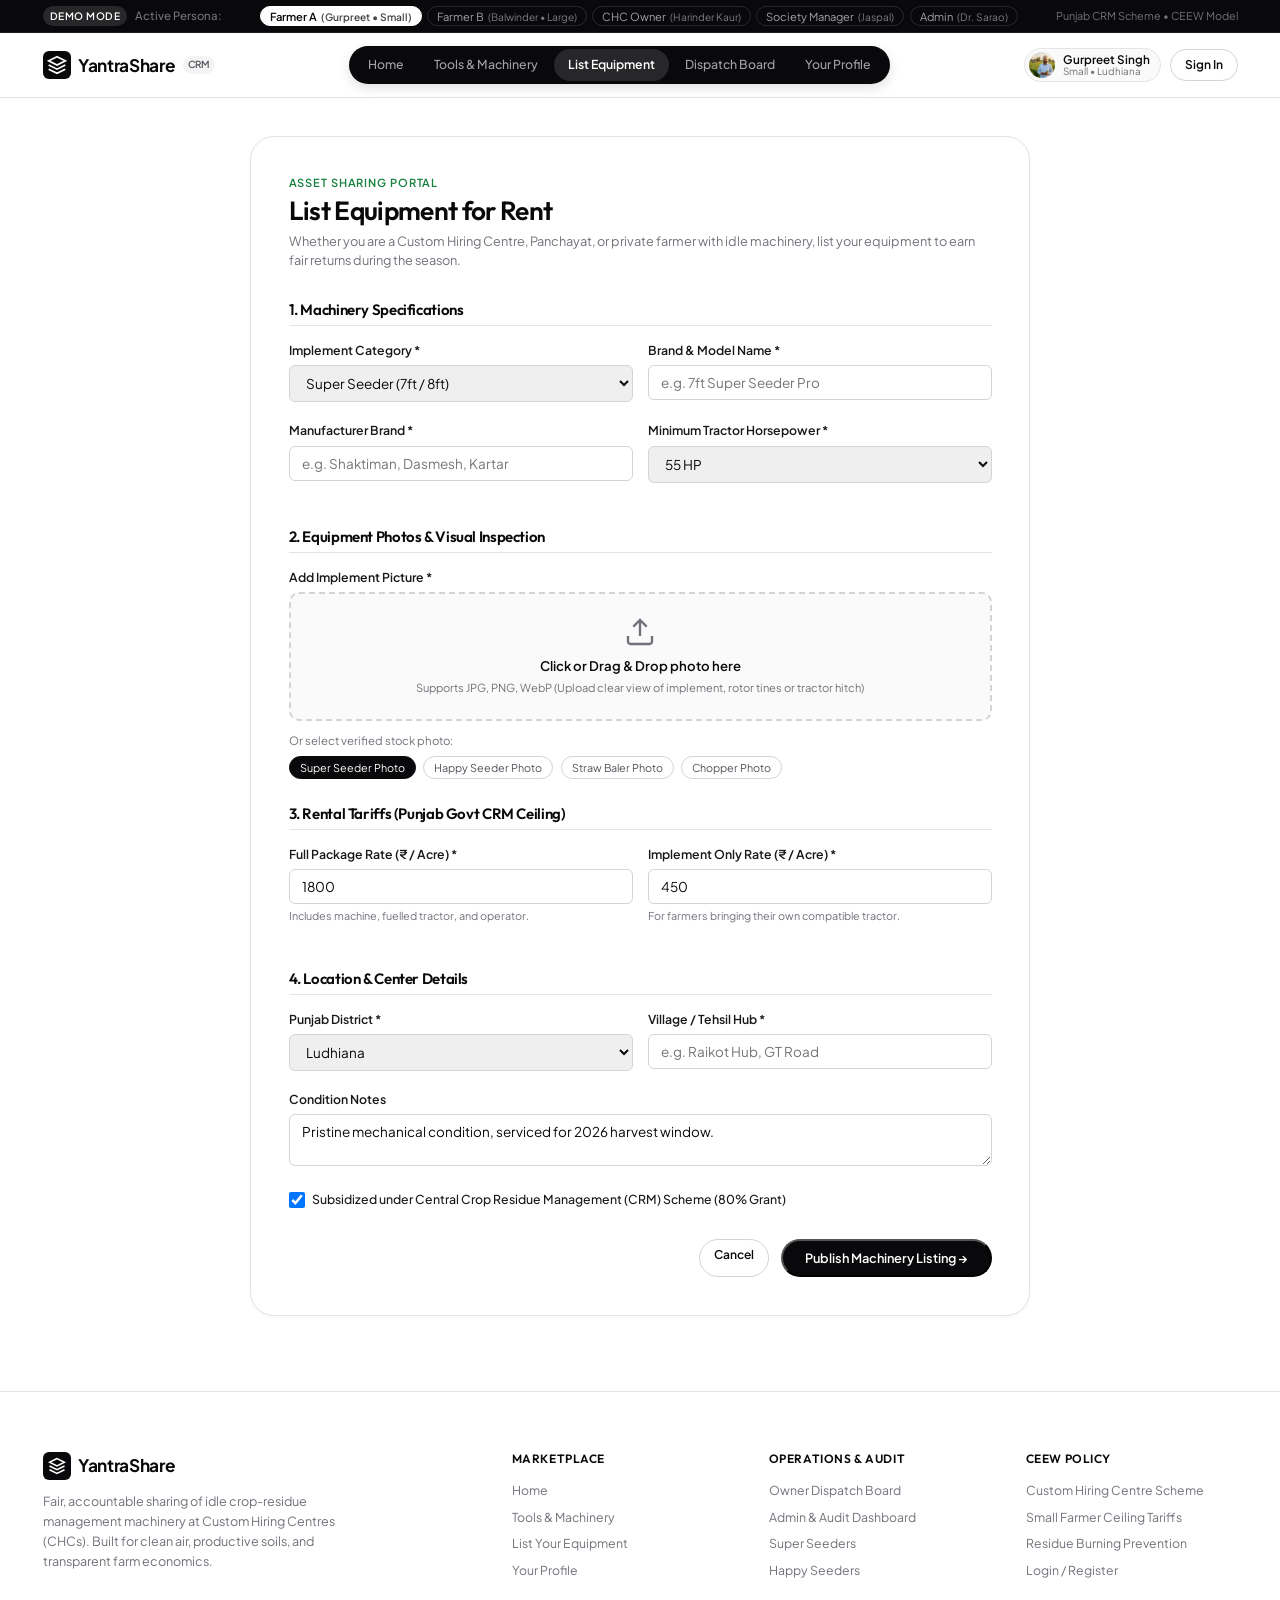
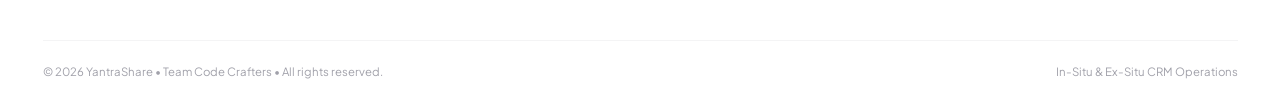
==== frontend/list-equipment.html @ d0a264e8 "feat: complete YantraShare frontend platform with Amazon-style machinery booking, dual listing, pict" ====
<!DOCTYPE html>
<html lang="en">
<head>
  <meta charset="UTF-8">
  <meta name="viewport" content="width=device-width, initial-scale=1.0">
  <title>List Equipment for Rent — YantraShare</title>
  <meta name="description" content="List your agricultural machinery or heavy tractors on YantraShare to earn fair rental income across Punjab.">
  <link rel="stylesheet" href="css/style.css">
</head>
<body>

  <!-- Dynamic Header Container -->
  <div id="site-header-container"></div>

  <main class="container">
    <div class="clean-form-container">
      <div style="margin-bottom: 2rem;">
        <span class="section-tag">Asset Sharing Portal</span>
        <h1 style="font-size: 1.75rem; color: #09090b;">List Equipment for Rent</h1>
        <p style="font-size: 0.85rem; color: #71717a; margin-top: 0.35rem;">
          Whether you are a Custom Hiring Centre, Panchayat, or private farmer with idle machinery, list your equipment to earn fair returns during the season.
        </p>
      </div>

      <form id="new-machine-form">
        <h4 style="font-size: 1rem; color: #09090b; margin-bottom: 1rem; padding-bottom: 0.4rem; border-bottom: 1px solid var(--gray-200);">1. Machinery Specifications</h4>
        
        <div class="form-grid-2">
          <div class="form-group-clean">
            <label>Implement Category *</label>
            <select class="input-clean" id="machine-category" required onchange="handleCategoryChange(this.value)">
              <option value="super_seeder">Super Seeder (7ft / 8ft)</option>
              <option value="happy_seeder">Turbo Happy Seeder</option>
              <option value="baler">Straw Baler & Rake</option>
              <option value="chopper">Paddy Straw Chopper / Mulcher</option>
              <option value="plough">Hydraulic Reversible MB Plough</option>
              <option value="tractor">Heavy Tractor (50+ HP)</option>
            </select>
          </div>

          <div class="form-group-clean">
            <label>Brand & Model Name *</label>
            <input type="text" class="input-clean" id="machine-name" placeholder="e.g. 7ft Super Seeder Pro" required>
          </div>
        </div>

        <div class="form-grid-2">
          <div class="form-group-clean">
            <label>Manufacturer Brand *</label>
            <input type="text" class="input-clean" id="machine-brand" placeholder="e.g. Shaktiman, Dasmesh, Kartar" required>
          </div>

          <div class="form-group-clean">
            <label>Minimum Tractor Horsepower *</label>
            <select class="input-clean" id="machine-hp" required>
              <option value="45">45 HP</option>
              <option value="50">50 HP</option>
              <option value="55" selected>55 HP</option>
              <option value="60">60 HP</option>
              <option value="65">65+ HP</option>
            </select>
          </div>
        </div>

        <h4 style="font-size: 1rem; color: #09090b; margin: 1.75rem 0 1rem; padding-bottom: 0.4rem; border-bottom: 1px solid var(--gray-200);">2. Equipment Photos & Visual Inspection</h4>

        <div class="form-group-clean">
          <label>Add Implement Picture *</label>
          <div style="border: 2px dashed var(--gray-300); border-radius: var(--radius-md); padding: 1.5rem; text-align: center; background: var(--gray-50); position: relative; transition: var(--transition);" id="drop-zone">
            <input type="file" id="machine-photo-input" accept="image/*" style="position: absolute; inset: 0; opacity: 0; cursor: pointer; width: 100%; height: 100%; z-index: 10;" onchange="handleImageUpload(event)">
            
            <div id="upload-placeholder">
              <svg width="32" height="32" viewBox="0 0 24 24" fill="none" stroke="#71717a" stroke-width="1.75" style="margin: 0 auto 0.5rem; display: block;">
                <path d="M21 15v4a2 2 0 0 1-2 2H5a2 2 0 0 1-2-2v-4"/>
                <polyline points="17 8 12 3 7 8"/>
                <line x1="12" y1="3" x2="12" y2="15"/>
              </svg>
              <div style="font-size: 0.88rem; font-weight: 600; color: #09090b;">Click or Drag & Drop photo here</div>
              <div style="font-size: 0.74rem; color: #71717a; margin-top: 0.2rem;">Supports JPG, PNG, WebP (Upload clear view of implement, rotor tines or tractor hitch)</div>
            </div>

            <!-- Live Image Preview Container -->
            <div id="upload-preview-container" style="display: none; align-items: center; justify-content: center; gap: 1rem; flex-wrap: wrap;">
              <img id="upload-preview-img" src="" alt="Uploaded Machine Preview" style="max-height: 180px; max-width: 260px; object-fit: cover; border-radius: var(--radius-sm); border: 1px solid var(--gray-300);">
              <div style="text-align: left;">
                <div style="font-weight: 600; font-size: 0.85rem; color: #09090b;" id="upload-filename">photo.jpg</div>
                <div style="font-size: 0.75rem; color: var(--brand-green); font-weight: 600; margin: 2px 0 8px;">✓ Picture Loaded Successfully</div>
                <button type="button" class="btn-signup-pill" style="padding: 4px 10px; font-size: 0.74rem; position: relative; z-index: 20;" onclick="removeUploadedImage(event)">Change Picture</button>
              </div>
            </div>
          </div>

          <!-- Quick Preset Selectors for Testing Convenience -->
          <div style="margin-top: 0.75rem; font-size: 0.76rem; color: #71717a;">
            <span>Or select verified stock photo:</span>
            <div style="display: flex; gap: 0.5rem; margin-top: 0.4rem; flex-wrap: wrap;">
              <button type="button" class="preset-photo-btn active" onclick="selectPresetPhoto('assets/images/super_seeder.jpg', this)">Super Seeder Photo</button>
              <button type="button" class="preset-photo-btn" onclick="selectPresetPhoto('assets/images/happy_seeder.jpg', this)">Happy Seeder Photo</button>
              <button type="button" class="preset-photo-btn" onclick="selectPresetPhoto('assets/images/baler.jpg', this)">Straw Baler Photo</button>
              <button type="button" class="preset-photo-btn" onclick="selectPresetPhoto('assets/images/hero.jpg', this)">Chopper Photo</button>
            </div>
          </div>
        </div>

        <h4 style="font-size: 1rem; color: #09090b; margin: 1.75rem 0 1rem; padding-bottom: 0.4rem; border-bottom: 1px solid var(--gray-200);">3. Rental Tariffs (Punjab Govt CRM Ceiling)</h4>

        <div class="form-grid-2">
          <div class="form-group-clean">
            <label>Full Package Rate (₹ / Acre) *</label>
            <input type="number" class="input-clean" id="machine-rate-pkg" value="1800" required>
            <div class="hint">Includes machine, fuelled tractor, and operator.</div>
          </div>

          <div class="form-group-clean">
            <label>Implement Only Rate (₹ / Acre) *</label>
            <input type="number" class="input-clean" id="machine-rate-only" value="450" required>
            <div class="hint">For farmers bringing their own compatible tractor.</div>
          </div>
        </div>

        <h4 style="font-size: 1rem; color: #09090b; margin: 1.75rem 0 1rem; padding-bottom: 0.4rem; border-bottom: 1px solid var(--gray-200);">4. Location & Center Details</h4>

        <div class="form-grid-2">
          <div class="form-group-clean">
            <label>Punjab District *</label>
            <select class="input-clean" id="machine-district" required>
              <option value="Ludhiana">Ludhiana</option>
              <option value="Patiala">Patiala</option>
              <option value="Sangrur">Sangrur</option>
              <option value="Bathinda">Bathinda</option>
            </select>
          </div>

          <div class="form-group-clean">
            <label>Village / Tehsil Hub *</label>
            <input type="text" class="input-clean" id="machine-location" placeholder="e.g. Raikot Hub, GT Road" required>
          </div>
        </div>

        <div class="form-group-clean">
          <label>Condition Notes</label>
          <textarea class="input-clean" id="machine-desc" rows="2" placeholder="e.g. Sharp boron steel blades, verified gearbox oil, fully balanced rotor.">Pristine mechanical condition, serviced for 2026 harvest window.</textarea>
        </div>

        <div class="form-group-clean">
          <label style="display: flex; align-items: center; gap: 0.5rem; font-weight: 500; cursor: pointer;">
            <input type="checkbox" id="machine-subsidized" checked style="width: 16px; height: 16px;">
            <span>Subsidized under Central Crop Residue Management (CRM) Scheme (80% Grant)</span>
          </label>
        </div>

        <div style="display: flex; gap: 0.75rem; justify-content: flex-end; margin-top: 2rem;">
          <a href="tools.html" class="btn-signup-pill">Cancel</a>
          <button type="submit" class="btn-hero-black" style="margin-bottom: 0;">Publish Machinery Listing &rarr;</button>
        </div>
      </form>
    </div>
  </main>

  <!-- Dynamic Footer Container -->
  <div id="site-footer-container"></div>

  <!-- Shared Scripts -->
  <script src="js/data.js"></script>
  <script src="js/nav.js"></script>
  <script>
    let uploadedImageBase64 = "assets/images/super_seeder.jpg";

    function handleImageUpload(e) {
      const file = e.target.files[0];
      if (!file) return;

      const reader = new FileReader();
      reader.onload = (event) => {
        uploadedImageBase64 = event.target.result;
        
        document.getElementById("upload-placeholder").style.display = "none";
        const previewWrap = document.getElementById("upload-preview-container");
        previewWrap.style.display = "flex";
        document.getElementById("upload-preview-img").src = uploadedImageBase64;
        document.getElementById("upload-filename").textContent = file.name;

        // Deselect preset buttons
        document.querySelectorAll(".preset-photo-btn").forEach(b => b.classList.remove("active"));
        showToast("Picture loaded into listing preview!", "success");
      };
      reader.readAsDataURL(file);
    }

    function removeUploadedImage(e) {
      if (e) e.stopPropagation();
      uploadedImageBase64 = "assets/images/super_seeder.jpg";
      document.getElementById("machine-photo-input").value = "";
      document.getElementById("upload-placeholder").style.display = "block";
      document.getElementById("upload-preview-container").style.display = "none";
      showToast("Uploaded photo cleared. You can choose a new picture.", "info");
    }

    function selectPresetPhoto(path, btn) {
      uploadedImageBase64 = path;
      document.querySelectorAll(".preset-photo-btn").forEach(b => b.classList.remove("active"));
      btn.classList.add("active");

      document.getElementById("upload-placeholder").style.display = "none";
      const previewWrap = document.getElementById("upload-preview-container");
      previewWrap.style.display = "flex";
      document.getElementById("upload-preview-img").src = path;
      document.getElementById("upload-filename").textContent = path.split('/').pop();
    }

    function handleCategoryChange(cat) {
      if (uploadedImageBase64.startsWith("assets/images/")) {
        if (cat === "super_seeder") selectPresetPhoto("assets/images/super_seeder.jpg", document.querySelectorAll(".preset-photo-btn")[0]);
        else if (cat === "happy_seeder") selectPresetPhoto("assets/images/happy_seeder.jpg", document.querySelectorAll(".preset-photo-btn")[1]);
        else if (cat === "baler") selectPresetPhoto("assets/images/baler.jpg", document.querySelectorAll(".preset-photo-btn")[2]);
        else if (cat === "chopper" || cat === "tractor") selectPresetPhoto("assets/images/hero.jpg", document.querySelectorAll(".preset-photo-btn")[3]);
      }
    }

    document.addEventListener("DOMContentLoaded", () => {
      const form = document.getElementById("new-machine-form");
      form.addEventListener("submit", (e) => {
        e.preventDefault();

        const user = window.yantraStore.getCurrentUser();
        const cat = document.getElementById("machine-category").value;
        const brand = document.getElementById("machine-brand").value;
        const name = document.getElementById("machine-name").value;
        const hp = parseInt(document.getElementById("machine-hp").value);
        const ratePkg = parseInt(document.getElementById("machine-rate-pkg").value);
        const rateOnly = parseInt(document.getElementById("machine-rate-only").value);
        const dist = document.getElementById("machine-district").value;
        const loc = document.getElementById("machine-location").value;
        const desc = document.getElementById("machine-desc").value;
        const sub = document.getElementById("machine-subsidized").checked;

        const newMachine = {
          id: "MCH-" + (100 + window.yantraStore.data.machines.length + 1),
          name: `${brand} ${name}`,
          category: cat,
          categoryLabel: cat.replace('_', ' ').toUpperCase(),
          brand: brand,
          modelYear: 2024,
          chcName: `${user.name} Farm Hub`,
          location: `${loc}, ${dist}`,
          district: dist,
          status: "available",
          requiredHp: hp,
          ratePerAcre: ratePkg,
          rateMachineOnly: rateOnly,
          image: uploadedImageBase64 || "assets/images/super_seeder.jpg",
          subsidized: sub,
          breakEvenTarget: 105,
          acresServedSeason: 0,
          conditionRating: 5.0,
          reviewsCount: 1,
          features: ["Pre-inspected mechanical linkages", "Includes high-tensile PTO drive shaft", "Verified calibration"],
          description: desc,
          specs: {
            "Required Horsepower": `${hp} HP`,
            "Tariff Rate": `₹${ratePkg}/acre`,
            "District": dist,
            "Listed By": `${user.name} (${user.district})`
          }
        };

        window.yantraStore.addMachine(newMachine);
        showToast("Equipment and photo successfully published!", "success");
        setTimeout(() => {
          window.location.href = `machine.html?id=${newMachine.id}`;
        }, 900);
      });
    });
  </script>
</body>
</html>
---- frontend/css/style.css ----
/* ==========================================================================
   YantraShare - Design System
   Inspired by LuckyCharm (High-End Precision Agriculture) & Modern Minimalist UI
   Clean, Monotone, No Emojis, Black Pill Navigation, White Merging Hero
   ========================================================================== */

@import url('https://fonts.googleapis.com/css2?family=Outfit:wght@300;400;500;600;700&family=Plus+Jakarta+Sans:wght@300;400;500;600;700&display=swap');

:root {
  --bg-white: #ffffff;
  --bg-subtle: #fcfcfc;
  --bg-card: #ffffff;
  --bg-surface: #f4f4f5;

  --black: #09090b;
  --black-pill: #0f172a;
  --gray-900: #18181b;
  --gray-800: #27272a;
  --gray-700: #3f3f46;
  --gray-600: #52525b;
  --gray-500: #71717a;
  --gray-400: #a1a1aa;
  --gray-300: #d4d4d8;
  --gray-200: #e4e4e7;
  --gray-100: #f4f4f5;
  --gray-50:  #fafafa;

  --brand-green: #15803d;
  --brand-green-subtle: #f0fdf4;
  --brand-green-border: #bbf7d0;

  --accent-blue: #2563eb;
  --accent-amber: #d97706;
  --accent-red: #dc2626;

  --font-heading: 'Outfit', -apple-system, sans-serif;
  --font-body: 'Plus Jakarta Sans', -apple-system, sans-serif;

  --shadow-subtle: 0 1px 3px 0 rgba(0, 0, 0, 0.04);
  --shadow-card: 0 4px 20px -2px rgba(0, 0, 0, 0.05);
  --shadow-hover: 0 12px 28px -4px rgba(0, 0, 0, 0.08);

  --radius-sm: 6px;
  --radius-md: 10px;
  --radius-lg: 16px;
  --radius-xl: 24px;
  --radius-pill: 9999px;

  --transition: all 0.2s cubic-bezier(0.16, 1, 0.3, 1);
}

*, *::before, *::after {
  box-sizing: border-box;
  margin: 0;
  padding: 0;
}

html {
  scroll-behavior: smooth;
  font-size: 15px;
}

body {
  font-family: var(--font-body);
  background-color: var(--bg-white);
  color: var(--black);
  line-height: 1.55;
  overflow-x: hidden;
  -webkit-font-smoothing: antialiased;
}

h1, h2, h3, h4, h5, h6 {
  font-family: var(--font-heading);
  font-weight: 600;
  color: var(--black);
  letter-spacing: -0.025em;
  line-height: 1.2;
}

a {
  text-decoration: none;
  color: inherit;
  transition: var(--transition);
}

button, input, select, textarea {
  font-family: inherit;
}

.container {
  max-width: 1240px;
  margin: 0 auto;
  padding: 0 1.5rem;
}

/* ==========================================================================
   Top Demo Switcher Bar (Monochrome, Elegant, Compact)
   ========================================================================== */
.demo-top-bar {
  background: #09090b;
  color: #a1a1aa;
  font-size: 0.76rem;
  border-bottom: 1px solid rgba(255, 255, 255, 0.08);
  padding: 6px 0;
}

.demo-bar-inner {
  display: flex;
  align-items: center;
  justify-content: space-between;
  flex-wrap: wrap;
  gap: 0.75rem;
}

.demo-title {
  display: flex;
  align-items: center;
  gap: 0.5rem;
}

.demo-tag {
  background: rgba(255, 255, 255, 0.12);
  color: #ffffff;
  padding: 2px 7px;
  border-radius: var(--radius-pill);
  font-size: 0.68rem;
  font-weight: 600;
  letter-spacing: 0.05em;
}

.demo-label {
  font-weight: 500;
  color: #71717a;
}

.persona-chips {
  display: flex;
  align-items: center;
  gap: 0.35rem;
  flex-wrap: wrap;
}

.persona-chip {
  background: transparent;
  color: #a1a1aa;
  border: 1px solid rgba(255, 255, 255, 0.12);
  padding: 2px 9px;
  border-radius: var(--radius-pill);
  font-size: 0.74rem;
  cursor: pointer;
  transition: var(--transition);
}

.persona-chip:hover {
  background: rgba(255, 255, 255, 0.08);
  color: #ffffff;
}

.persona-chip.active {
  background: #ffffff;
  color: #09090b;
  font-weight: 600;
  border-color: #ffffff;
}

.persona-chip .sub {
  color: inherit;
  opacity: 0.75;
  font-size: 0.68rem;
  margin-left: 2px;
}

.demo-info {
  font-size: 0.72rem;
  color: #71717a;
}

/* ==========================================================================
   Header & Aesthetically Black Capsule Nav (LuckyCharm Match)
   ========================================================================== */
.main-navbar-wrapper {
  position: sticky;
  top: 0;
  background: rgba(255, 255, 255, 0.95);
  backdrop-filter: blur(12px);
  -webkit-backdrop-filter: blur(12px);
  border-bottom: 1px solid var(--gray-200);
  z-index: 1000;
}

.main-navbar-flex {
  display: flex;
  align-items: center;
  justify-content: space-between;
  height: 64px;
}

.brand-link {
  display: flex;
  align-items: center;
  gap: 0.5rem;
  font-weight: 700;
  font-size: 1.15rem;
  color: var(--black);
  letter-spacing: -0.02em;
}

.brand-glyph {
  width: 28px;
  height: 28px;
  background: #09090b;
  color: #ffffff;
  border-radius: 6px;
  display: flex;
  align-items: center;
  justify-content: center;
}

.brand-version {
  font-size: 0.65rem;
  padding: 1px 5px;
  background: var(--gray-100);
  color: var(--gray-600);
  border-radius: var(--radius-pill);
  font-weight: 600;
}

/* Center Black Pill Capsule */
.center-black-pill {
  background: #09090b;
  border-radius: var(--radius-pill);
  padding: 3px 5px;
  display: flex;
  align-items: center;
  gap: 2px;
  box-shadow: 0 4px 12px rgba(0, 0, 0, 0.12);
}

.pill-nav-item {
  color: #a1a1aa;
  font-size: 0.82rem;
  font-weight: 500;
  padding: 6px 14px;
  border-radius: var(--radius-pill);
  transition: var(--transition);
  white-space: nowrap;
}

.pill-nav-item:hover {
  color: #ffffff;
}

.pill-nav-item.active {
  background: #27272a;
  color: #ffffff;
  font-weight: 600;
}

.pill-nav-item.admin-link {
  color: #fde047;
}
.pill-nav-item.admin-link.active {
  background: rgba(253, 224, 71, 0.15);
  color: #fde047;
}

/* Right User Profile Capsule */
.right-user-actions {
  display: flex;
  align-items: center;
  gap: 0.6rem;
}

.user-pill-btn {
  display: flex;
  align-items: center;
  gap: 0.5rem;
  padding: 3px 10px 3px 4px;
  background: var(--gray-50);
  border: 1px solid var(--gray-200);
  border-radius: var(--radius-pill);
  transition: var(--transition);
}

.user-pill-btn:hover {
  border-color: var(--gray-400);
  background: var(--bg-white);
}

.avatar-mini {
  width: 26px;
  height: 26px;
  border-radius: 50%;
  object-fit: cover;
}

.user-pill-text {
  display: flex;
  flex-direction: column;
  line-height: 1.15;
}

.user-name-line {
  font-size: 0.78rem;
  font-weight: 600;
  color: var(--black);
}

.user-tier-line {
  font-size: 0.66rem;
  color: var(--gray-500);
}

.btn-signup-pill {
  font-size: 0.8rem;
  font-weight: 600;
  padding: 6px 14px;
  background: transparent;
  color: var(--black);
  border: 1px solid var(--gray-300);
  border-radius: var(--radius-pill);
  transition: var(--transition);
}

.btn-signup-pill:hover {
  background: var(--gray-100);
  border-color: var(--gray-400);
}

/* ==========================================================================
   Home Hero Section (LuckyCharm Reference Design)
   White top with delicate cross markers gracefully merging into landscape
   ========================================================================== */
.luckycharm-hero {
  position: relative;
  background: var(--bg-white);
  padding: 3.5rem 0 0;
  text-align: center;
  overflow: hidden;
}

.hero-cross {
  position: absolute;
  color: #71717a;
  font-size: 1.1rem;
  font-weight: 300;
  opacity: 0.4;
  user-select: none;
}

.cross-1 { top: 2.5rem; left: 14%; }
.cross-2 { top: 3.5rem; right: 14%; }
.cross-3 { top: 9rem; left: 18%; }
.cross-4 { top: 7.5rem; right: 22%; }
.cross-5 { top: 12rem; right: 10%; }

.hero-kicker {
  display: inline-flex;
  align-items: center;
  gap: 0.4rem;
  font-size: 0.78rem;
  font-weight: 600;
  letter-spacing: 0.08em;
  text-transform: uppercase;
  color: var(--brand-green);
  margin-bottom: 1.25rem;
}

.hero-dot {
  width: 6px;
  height: 6px;
  border-radius: 50%;
  background: var(--brand-green);
}

.hero-main-title {
  font-size: clamp(2.4rem, 4.8vw, 3.6rem);
  font-weight: 600;
  color: #09090b;
  letter-spacing: -0.03em;
  line-height: 1.15;
  margin-bottom: 1rem;
}

.hero-subtitle-text {
  font-size: 1.05rem;
  color: #71717a;
  max-width: 640px;
  margin: 0 auto 1.75rem;
  line-height: 1.6;
  font-weight: 400;
}

.btn-hero-black {
  display: inline-flex;
  align-items: center;
  gap: 0.5rem;
  background: #09090b;
  color: #ffffff;
  padding: 9px 22px;
  border-radius: var(--radius-pill);
  font-size: 0.85rem;
  font-weight: 600;
  transition: var(--transition);
  margin-bottom: 3.5rem;
}

.btn-hero-black:hover {
  background: #27272a;
  transform: translateY(-1px);
}

/* Image gracefully merging into the screen */
.hero-image-full-frame {
  position: relative;
  width: 100%;
  max-width: 1320px;
  margin: 0 auto;
  border-radius: 20px 20px 0 0;
  overflow: hidden;
  box-shadow: 0 -10px 40px rgba(0, 0, 0, 0.04);
}

.hero-image-full-frame img {
  width: 100%;
  height: 480px;
  object-fit: cover;
  display: block;
  mask-image: linear-gradient(to bottom, rgba(0,0,0,0) 0%, rgba(0,0,0,1) 12%, rgba(0,0,0,1) 90%, rgba(0,0,0,0) 100%);
  -webkit-mask-image: linear-gradient(to bottom, rgba(0,0,0,0) 0%, rgba(0,0,0,1) 12%, rgba(0,0,0,1) 90%, rgba(0,0,0,0) 100%);
}

/* Floating Search Capsule Bar */
.search-capsule-bar {
  background: #ffffff;
  border: 1px solid var(--gray-200);
  border-radius: var(--radius-pill);
  box-shadow: 0 16px 36px -8px rgba(0, 0, 0, 0.08);
  padding: 8px 16px;
  display: flex;
  align-items: center;
  justify-content: space-between;
  gap: 1rem;
  max-width: 960px;
  margin: -2.5rem auto 3rem;
  position: relative;
  z-index: 20;
}

.search-capsule-item {
  display: flex;
  flex-direction: column;
  padding: 0 12px;
  border-right: 1px solid var(--gray-200);
  flex: 1;
}

.search-capsule-item:last-of-type {
  border-right: none;
}

.search-capsule-item label {
  font-size: 0.68rem;
  font-weight: 600;
  text-transform: uppercase;
  color: var(--gray-500);
  letter-spacing: 0.05em;
  margin-bottom: 2px;
}

.search-capsule-item select,
.search-capsule-item input {
  border: none;
  background: transparent;
  font-size: 0.88rem;
  font-weight: 600;
  color: var(--black);
  outline: none;
  cursor: pointer;
}

.btn-search-black {
  background: #09090b;
  color: #ffffff;
  padding: 10px 22px;
  border-radius: var(--radius-pill);
  font-size: 0.85rem;
  font-weight: 600;
  border: none;
  cursor: pointer;
  white-space: nowrap;
  transition: var(--transition);
}

.btn-search-black:hover {
  background: #27272a;
}

/* ==========================================================================
   Clean Metrics Bar (LuckyCharm Reference: 50+, 200+, 120,000+, $15B)
   ========================================================================== */
.luckycharm-metrics {
  padding: 3rem 0;
  background: var(--bg-white);
  border-top: 1px solid var(--gray-100);
  border-bottom: 1px solid var(--gray-100);
}

.metrics-row {
  display: grid;
  grid-template-columns: repeat(4, 1fr);
  gap: 2rem;
  text-align: left;
}

.metric-col h3 {
  font-size: 2.6rem;
  font-weight: 600;
  color: #09090b;
  letter-spacing: -0.03em;
  line-height: 1.1;
  margin-bottom: 0.25rem;
}

.metric-col p {
  font-size: 0.85rem;
  color: #71717a;
  font-weight: 400;
}

/* Editorial Statement Section (LuckyCharm match) */
.editorial-split-section {
  padding: 5rem 0 4rem;
}

.editorial-split-grid {
  display: grid;
  grid-template-columns: 1fr 2fr;
  gap: 4rem;
  align-items: baseline;
}

.editorial-year-tag {
  font-size: 1.6rem;
  font-weight: 600;
  color: #09090b;
  margin-bottom: 1.25rem;
}

.editorial-pills-wrap {
  display: flex;
  gap: 0.75rem;
  font-size: 0.78rem;
  color: #71717a;
}

.editorial-large-quote {
  font-size: 1.65rem;
  font-weight: 500;
  line-height: 1.45;
  color: #18181b;
  letter-spacing: -0.02em;
}

/* ==========================================================================
   Machinery Marketplace Grid & Cards (Clean, Monochrome, High-Res)
   ========================================================================== */
.marketplace-section {
  padding: 3rem 0 5rem;
}

.section-head-clean {
  display: flex;
  justify-content: space-between;
  align-items: flex-end;
  margin-bottom: 2rem;
  flex-wrap: wrap;
  gap: 1rem;
}

.section-tag {
  font-size: 0.74rem;
  font-weight: 600;
  text-transform: uppercase;
  letter-spacing: 0.08em;
  color: var(--brand-green);
  margin-bottom: 0.25rem;
  display: block;
}

.section-title-clean {
  font-size: 1.85rem;
  font-weight: 600;
  color: #09090b;
}

.filter-pills-strip {
  display: flex;
  gap: 0.5rem;
  overflow-x: auto;
  padding-bottom: 0.75rem;
  margin-bottom: 2rem;
}

.filter-pill {
  padding: 6px 14px;
  background: var(--bg-white);
  border: 1px solid var(--gray-200);
  border-radius: var(--radius-pill);
  font-size: 0.8rem;
  font-weight: 500;
  color: #52525b;
  cursor: pointer;
  transition: var(--transition);
  white-space: nowrap;
}

.filter-pill:hover {
  border-color: var(--gray-400);
  color: #09090b;
}

.filter-pill.active {
  background: #09090b;
  color: #ffffff;
  border-color: #09090b;
}

.equipment-grid {
  display: grid;
  grid-template-columns: repeat(auto-fill, minmax(340px, 1fr));
  gap: 1.75rem;
}

.equipment-clean-card {
  background: var(--bg-white);
  border: 1px solid var(--gray-200);
  border-radius: var(--radius-lg);
  overflow: hidden;
  transition: var(--transition);
  display: flex;
  flex-direction: column;
}

.equipment-clean-card:hover {
  border-color: var(--gray-400);
  box-shadow: var(--shadow-card);
  transform: translateY(-3px);
}

.card-img-wrap {
  position: relative;
  height: 210px;
  background: var(--gray-100);
  overflow: hidden;
}

.card-img-wrap img {
  width: 100%;
  height: 100%;
  object-fit: cover;
  transition: transform 0.4s ease;
}

.equipment-clean-card:hover .card-img-wrap img {
  transform: scale(1.03);
}

.card-availability-badge {
  position: absolute;
  top: 10px;
  left: 10px;
  background: #ffffff;
  border: 1px solid var(--gray-200);
  color: #09090b;
  font-size: 0.7rem;
  font-weight: 600;
  padding: 3px 8px;
  border-radius: var(--radius-pill);
}

.card-content {
  padding: 1.25rem;
  display: flex;
  flex-direction: column;
  flex-grow: 1;
}

.card-hub-label {
  font-size: 0.75rem;
  color: #71717a;
  margin-bottom: 0.35rem;
  display: flex;
  justify-content: space-between;
}

.card-item-title {
  font-size: 1.15rem;
  font-weight: 600;
  color: #09090b;
  margin-bottom: 0.4rem;
}

.card-desc-snippet {
  font-size: 0.82rem;
  color: #71717a;
  line-height: 1.5;
  margin-bottom: 1rem;
}

.card-specs-line {
  display: flex;
  gap: 0.4rem;
  flex-wrap: wrap;
  margin-bottom: 1.25rem;
}

.spec-badge-clean {
  background: var(--gray-100);
  color: #3f3f46;
  font-size: 0.72rem;
  font-weight: 500;
  padding: 3px 7px;
  border-radius: var(--radius-sm);
}

.card-footer-pricing {
  margin-top: auto;
  padding-top: 1rem;
  border-top: 1px solid var(--gray-100);
  display: flex;
  align-items: center;
  justify-content: space-between;
}

.price-display {
  display: flex;
  flex-direction: column;
}

.price-main-val {
  font-size: 1.25rem;
  font-weight: 700;
  color: #09090b;
}

.price-unit-sub {
  font-size: 0.72rem;
  color: #71717a;
}

.btn-card-details {
  background: #09090b;
  color: #ffffff;
  padding: 6px 14px;
  border-radius: var(--radius-pill);
  font-size: 0.78rem;
  font-weight: 600;
  transition: var(--transition);
}

.btn-card-details:hover {
  background: #27272a;
}

/* ==========================================================================
   Amazon-Style Dedicated Product Page Layout (`machine.html`)
   Full-page view with gallery, details, and right sticky buy/rent box
   ========================================================================== */
.amazon-page-layout {
  padding: 1.5rem 0 5rem;
}

.breadcrumb-nav {
  display: flex;
  align-items: center;
  gap: 0.4rem;
  font-size: 0.78rem;
  color: #71717a;
  margin-bottom: 1.5rem;
}

.breadcrumb-nav a:hover {
  color: #09090b;
  text-decoration: underline;
}

.amazon-product-grid {
  display: grid;
  grid-template-columns: 460px 1fr 340px;
  gap: 2rem;
  align-items: start;
}

/* Left Column: Product Gallery */
.product-gallery-sticky {
  position: sticky;
  top: 80px;
}

.main-product-img-frame {
  width: 100%;
  height: 380px;
  border: 1px solid var(--gray-200);
  border-radius: var(--radius-md);
  overflow: hidden;
  background: #f8fafc;
  margin-bottom: 0.75rem;
}

.main-product-img-frame img {
  width: 100%;
  height: 100%;
  object-fit: cover;
}

.product-thumbs-strip {
  display: flex;
  gap: 0.5rem;
}

.thumb-box {
  width: 70px;
  height: 52px;
  border: 1px solid var(--gray-200);
  border-radius: var(--radius-sm);
  overflow: hidden;
  cursor: pointer;
}

.thumb-box.active {
  border-color: #09090b;
}

.thumb-box img {
  width: 100%;
  height: 100%;
  object-fit: cover;
}

/* Center Column: Amazon Product Details */
.product-center-details h1 {
  font-size: 1.65rem;
  font-weight: 600;
  color: #09090b;
  margin-bottom: 0.5rem;
}

.seller-chc-line {
  font-size: 0.85rem;
  color: #52525b;
  margin-bottom: 0.75rem;
}

.seller-chc-line strong {
  color: #09090b;
}

.amazon-rating-row {
  display: flex;
  align-items: center;
  gap: 0.5rem;
  font-size: 0.82rem;
  color: #71717a;
  padding-bottom: 1rem;
  border-bottom: 1px solid var(--gray-200);
  margin-bottom: 1.25rem;
}

.star-rating-val {
  color: #d97706;
  font-weight: 600;
}

.amazon-price-box {
  margin-bottom: 1.5rem;
}

.amazon-price-line {
  font-size: 1.75rem;
  font-weight: 700;
  color: #09090b;
}

.subsidy-tag-line {
  display: inline-block;
  font-size: 0.74rem;
  background: var(--brand-green-subtle);
  color: var(--brand-green);
  border: 1px solid var(--brand-green-border);
  padding: 2px 8px;
  border-radius: var(--radius-pill);
  font-weight: 600;
  margin-top: 0.35rem;
}

.specs-amazon-table {
  width: 100%;
  border-collapse: collapse;
  font-size: 0.84rem;
  margin-bottom: 2rem;
}

.specs-amazon-table td {
  padding: 8px 12px;
  border-bottom: 1px solid var(--gray-100);
}

.specs-amazon-table td:first-child {
  font-weight: 600;
  color: #52525b;
  width: 40%;
}

.features-bullet-list {
  list-style: none;
  font-size: 0.86rem;
  color: #3f3f46;
  margin-bottom: 2rem;
}

.features-bullet-list li {
  position: relative;
  padding-left: 1.25rem;
  margin-bottom: 0.5rem;
  line-height: 1.5;
}

.features-bullet-list li::before {
  content: '•';
  position: absolute;
  left: 0;
  color: #09090b;
  font-weight: bold;
}

/* Right Column: Amazon Buy / Rent Box */
.amazon-buy-box {
  background: var(--bg-white);
  border: 1px solid var(--gray-300);
  border-radius: var(--radius-md);
  padding: 1.5rem;
  position: sticky;
  top: 80px;
  box-shadow: 0 2px 8px rgba(0, 0, 0, 0.04);
}

.buy-box-price {
  font-size: 1.6rem;
  font-weight: 700;
  color: #09090b;
  margin-bottom: 0.25rem;
}

.buy-box-stock {
  font-size: 0.8rem;
  color: var(--brand-green);
  font-weight: 600;
  margin-bottom: 1.25rem;
}

.buy-box-form-group {
  margin-bottom: 1rem;
}

.buy-box-form-group label {
  display: block;
  font-size: 0.74rem;
  font-weight: 600;
  color: #52525b;
  margin-bottom: 4px;
  text-transform: uppercase;
}

.buy-box-control {
  width: 100%;
  padding: 7px 10px;
  border: 1px solid var(--gray-300);
  border-radius: var(--radius-sm);
  font-size: 0.86rem;
  background: var(--bg-white);
  color: var(--black);
  outline: none;
}

.buy-box-control:focus {
  border-color: #09090b;
}

.fairness-score-preview {
  background: var(--gray-50);
  border: 1px solid var(--gray-200);
  border-radius: var(--radius-sm);
  padding: 0.75rem;
  font-size: 0.76rem;
  margin: 1rem 0 1.25rem;
}

.fairness-score-preview .score-num {
  font-size: 1rem;
  font-weight: 700;
  color: var(--brand-green);
  float: right;
}

.btn-amazon-rent {
  width: 100%;
  background: #09090b;
  color: #ffffff;
  padding: 10px;
  border-radius: var(--radius-pill);
  font-size: 0.88rem;
  font-weight: 600;
  border: none;
  cursor: pointer;
  transition: var(--transition);
  margin-bottom: 0.6rem;
}

.btn-amazon-rent:hover {
  background: #27272a;
}

.btn-amazon-secondary {
  width: 100%;
  background: var(--bg-white);
  color: var(--black);
  border: 1px solid var(--gray-300);
  padding: 8px;
  border-radius: var(--radius-pill);
  font-size: 0.82rem;
  font-weight: 600;
  cursor: pointer;
  transition: var(--transition);
}

.btn-amazon-secondary:hover {
  background: var(--gray-100);
}

.buy-box-security-notes {
  margin-top: 1.25rem;
  padding-top: 1rem;
  border-top: 1px solid var(--gray-200);
  font-size: 0.74rem;
  color: #71717a;
  line-height: 1.5;
}

/* ==========================================================================
   Clean Forms (List Equipment, Onboarding Verification)
   ========================================================================== */
.clean-form-container {
  max-width: 780px;
  margin: 2.5rem auto 5rem;
  background: var(--bg-white);
  border: 1px solid var(--gray-200);
  border-radius: var(--radius-xl);
  padding: 2.5rem;
  box-shadow: var(--shadow-subtle);
}

.form-group-clean {
  margin-bottom: 1.25rem;
}

.form-group-clean label {
  display: block;
  font-size: 0.82rem;
  font-weight: 600;
  color: #18181b;
  margin-bottom: 0.35rem;
}

.form-group-clean .hint {
  font-size: 0.72rem;
  color: #71717a;
  margin-top: 0.25rem;
}

.input-clean {
  width: 100%;
  padding: 8px 12px;
  border: 1px solid var(--gray-300);
  border-radius: var(--radius-sm);
  font-size: 0.9rem;
  color: #09090b;
  outline: none;
  transition: var(--transition);
}

.input-clean:focus {
  border-color: #09090b;
}

.form-grid-2 {
  display: grid;
  grid-template-columns: 1fr 1fr;
  gap: 1rem;
}

/* ==========================================================================
   Dispatch Board & Audit Dashboard (Clean Monochrome Data Tables)
   ========================================================================== */
.clean-data-table {
  width: 100%;
  border-collapse: collapse;
  font-size: 0.84rem;
  background: var(--bg-white);
  border: 1px solid var(--gray-200);
  border-radius: var(--radius-md);
  overflow: hidden;
}

.clean-data-table th {
  background: var(--gray-50);
  padding: 10px 14px;
  text-align: left;
  font-weight: 600;
  color: #52525b;
  border-bottom: 1px solid var(--gray-200);
}

.clean-data-table td {
  padding: 11px 14px;
  border-bottom: 1px solid var(--gray-100);
  color: #27272a;
}

.clean-data-table tr:hover td {
  background: var(--gray-50);
}

/* Dispatch Request Card */
.dispatch-clean-card {
  background: var(--bg-white);
  border: 1px solid var(--gray-200);
  border-radius: var(--radius-md);
  padding: 1.25rem;
  margin-bottom: 1rem;
  display: grid;
  grid-template-columns: 50px 1fr auto;
  gap: 1.25rem;
  align-items: center;
}

.rank-pill {
  width: 44px;
  height: 44px;
  border-radius: 50%;
  background: var(--gray-100);
  display: flex;
  flex-direction: column;
  align-items: center;
  justify-content: center;
  font-weight: 700;
  color: #09090b;
  font-size: 0.95rem;
}

.rank-pill span {
  font-size: 0.6rem;
  font-weight: 500;
  color: #71717a;
}

/* ==========================================================================
   Footer (Minimalist, Monotone)
   ========================================================================== */
.clean-footer {
  background: var(--bg-white);
  border-top: 1px solid var(--gray-200);
  padding: 4rem 0 2rem;
  margin-top: 5rem;
}

.footer-top-row {
  display: grid;
  grid-template-columns: 2fr 1fr 1fr 1fr;
  gap: 3rem;
  margin-bottom: 3.5rem;
}

.footer-brand {
  margin-bottom: 0.75rem;
}

.footer-desc {
  font-size: 0.84rem;
  color: #71717a;
  max-width: 320px;
  line-height: 1.6;
}

.footer-links-col h6 {
  font-size: 0.8rem;
  font-weight: 600;
  text-transform: uppercase;
  letter-spacing: 0.05em;
  color: #09090b;
  margin-bottom: 1rem;
}

.footer-links-col a {
  display: block;
  font-size: 0.82rem;
  color: #71717a;
  margin-bottom: 0.5rem;
}

.footer-links-col a:hover {
  color: #09090b;
}

.footer-bottom-row {
  padding-top: 1.5rem;
  border-top: 1px solid var(--gray-100);
  display: flex;
  justify-content: space-between;
  font-size: 0.76rem;
  color: #a1a1aa;
}

/* Toast System */
.toast-container {
  position: fixed;
  bottom: 24px;
  right: 24px;
  z-index: 3000;
  display: flex;
  flex-direction: column;
  gap: 0.5rem;
}

.clean-toast {
  background: #09090b;
  color: #ffffff;
  padding: 9px 16px;
  border-radius: var(--radius-pill);
  font-size: 0.82rem;
  box-shadow: 0 8px 24px rgba(0, 0, 0, 0.2);
  display: flex;
  align-items: center;
  gap: 0.5rem;
  animation: slideUp 0.2s ease;
}

.toast-dot {
  width: 6px;
  height: 6px;
  border-radius: 50%;
  background: var(--brand-green);
}

@keyframes slideUp {
  from { opacity: 0; transform: translateY(10px); }
  to { opacity: 1; transform: translateY(0); }
}

/* Responsive adjustments */
@media (max-width: 1024px) {
  .amazon-product-grid {
    grid-template-columns: 1fr;
  }
  .product-gallery-sticky,
  .amazon-buy-box {
    position: static;
  }
  .metrics-row {
    grid-template-columns: repeat(2, 1fr);
  }
}

@media (max-width: 768px) {
  .main-navbar-flex {
    flex-wrap: wrap;
    height: auto;
    padding: 0.75rem 0;
    gap: 0.75rem;
  }
  .center-black-pill {
    order: 3;
    width: 100%;
    overflow-x: auto;
  }
  .editorial-split-grid {
    grid-template-columns: 1fr;
    gap: 1.5rem;
  }
  .metrics-row {
    grid-template-columns: 1fr;
  }
  .footer-top-row {
    grid-template-columns: 1fr;
  }
  .search-capsule-bar {
    flex-direction: column;
    border-radius: var(--radius-lg);
  }
  .search-capsule-item {
    border-right: none;
    border-bottom: 1px solid var(--gray-200);
    padding: 6px 0;
    width: 100%;
  }
}

/* Preset photo buttons in list-equipment */
.preset-photo-btn {
  background: var(--bg-white);
  border: 1px solid var(--gray-300);
  border-radius: var(--radius-pill);
  padding: 4px 10px;
  font-size: 0.72rem;
  color: #52525b;
  cursor: pointer;
  transition: var(--transition);
}

.preset-photo-btn:hover {
  border-color: #09090b;
  color: #09090b;
}

.preset-photo-btn.active {
  background: #09090b;
  color: #ffffff;
  border-color: #09090b;
}
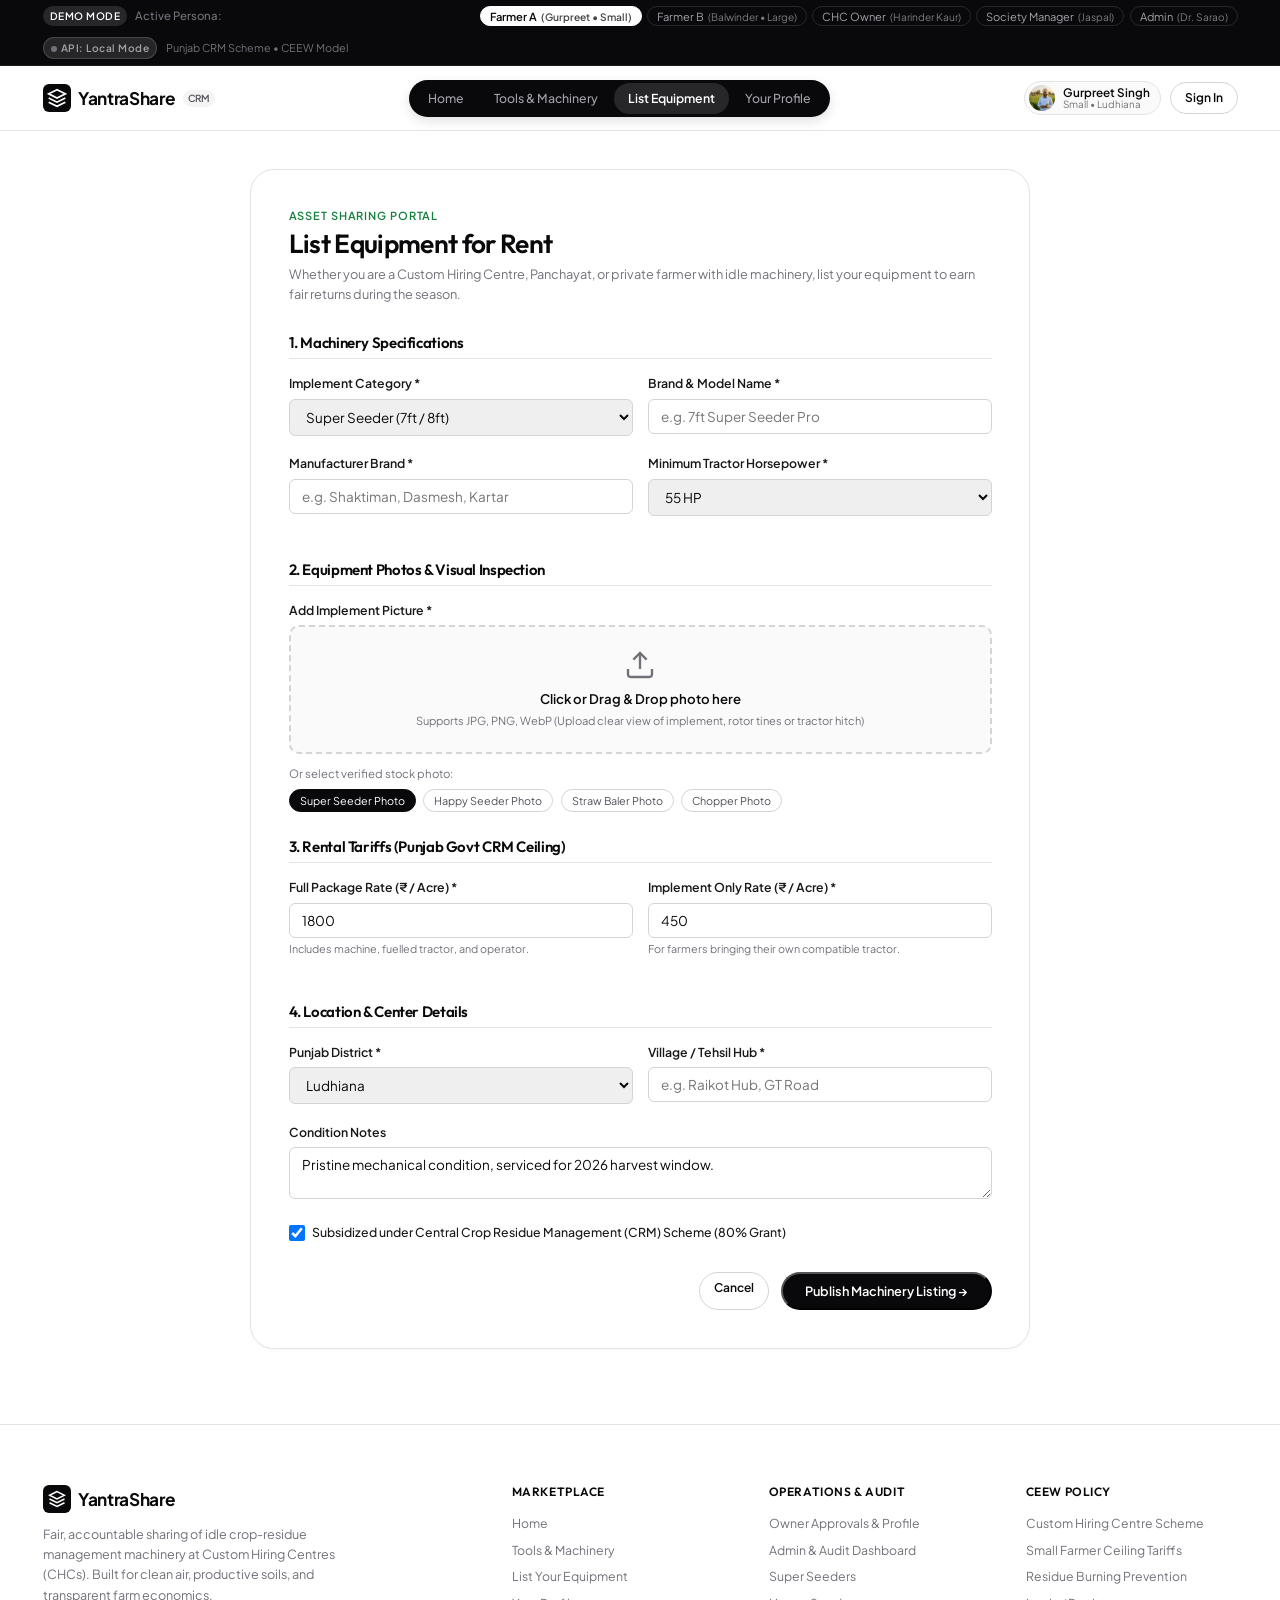
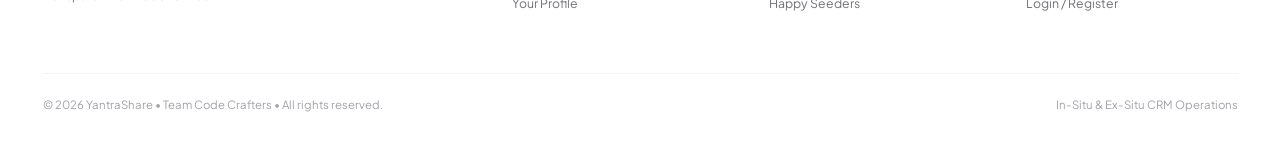
==== commit 5d246ae0: "feat: embed dispatch approvals into owner profile with strict privacy and renter notifications" ====
--- a/frontend/list-equipment.html
+++ b/frontend/list-equipment.html
@@ -241,6 +241,8 @@
           categoryLabel: cat.replace('_', ' ').toUpperCase(),
           brand: brand,
           modelYear: 2024,
+          ownerId: user.id,
+          ownerName: user.name,
           chcName: `${user.name} Farm Hub`,
           location: `${loc}, ${dist}`,
           district: dist,
